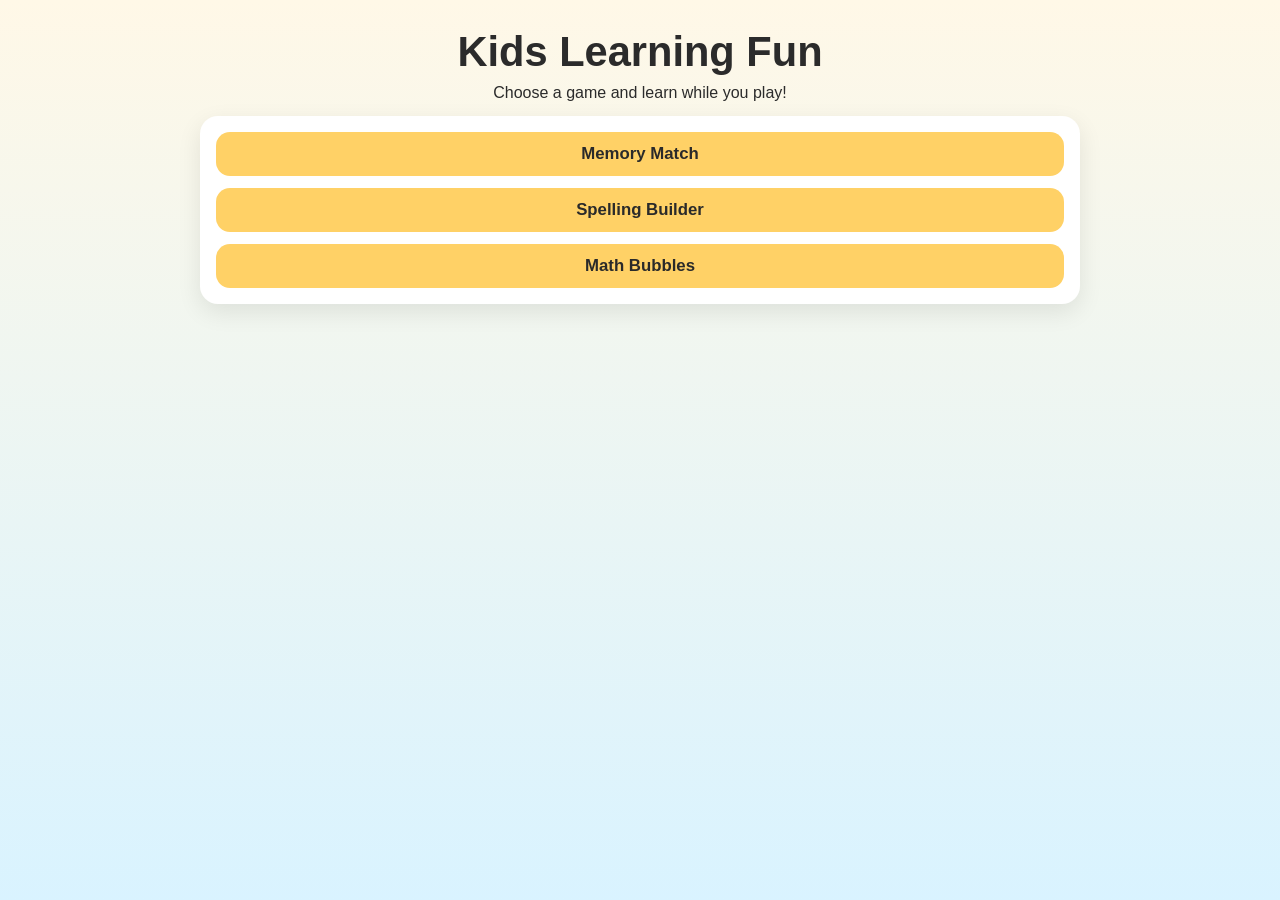
==== index.html @ 7ec3702e "Initial commit: kids learning mini-games" ====
<!doctype html>
<html lang="en">
<head>
  <meta charset="UTF-8" />
  <meta name="viewport" content="width=device-width, initial-scale=1.0" />
  <title>Kids Learning Fun</title>
  <link rel="stylesheet" href="style.css" />
</head>
<body>
  <main class="app">
    <header>
      <h1>Kids Learning Fun</h1>
      <p>Choose a game and learn while you play!</p>
    </header>

    <section id="menu" class="card">
      <button data-game="memory">Memory Match</button>
      <button data-game="spelling">Spelling Builder</button>
      <button data-game="math">Math Bubbles</button>
    </section>

    <section id="game" class="card hidden">
      <div class="game-top">
        <h2 id="game-title"></h2>
        <div class="score-wrap">Score: <span id="score">0</span></div>
      </div>
      <div id="game-area"></div>
      <button id="back-btn" class="back">Back to Menu</button>
    </section>
  </main>

  <script src="script.js"></script>
</body>
</html>
---- style.css ----
:root {
  --bg1: #fff8e7;
  --bg2: #d9f3ff;
  --primary: #ff7b54;
  --secondary: #4f9d69;
  --text: #2b2b2b;
  --card: #ffffff;
}

* { box-sizing: border-box; }

body {
  margin: 0;
  font-family: "Comic Sans MS", "Trebuchet MS", sans-serif;
  color: var(--text);
  background: linear-gradient(180deg, var(--bg1), var(--bg2));
  min-height: 100vh;
}

.app {
  max-width: 920px;
  margin: 0 auto;
  padding: 20px;
}

header {
  text-align: center;
  margin-bottom: 14px;
}

h1 {
  margin: 8px 0;
  font-size: clamp(1.7rem, 4vw, 2.6rem);
}

p { margin: 0; }

.card {
  background: var(--card);
  border-radius: 18px;
  padding: 16px;
  box-shadow: 0 8px 24px rgba(0, 0, 0, 0.09);
}

#menu {
  display: grid;
  gap: 12px;
}

button {
  border: 0;
  border-radius: 14px;
  padding: 12px 14px;
  font-size: 1.05rem;
  font-weight: 700;
  cursor: pointer;
  background: #ffd166;
  color: #2a2a2a;
}

button:hover { filter: brightness(0.98); }
button:active { transform: scale(0.98); }

.hidden { display: none; }

.game-top {
  display: flex;
  justify-content: space-between;
  align-items: center;
  margin-bottom: 10px;
}

.score-wrap {
  background: #f0fff3;
  border: 2px solid #cbeed5;
  border-radius: 10px;
  padding: 6px 10px;
  font-weight: 700;
}

#game-area {
  min-height: 280px;
  display: grid;
  gap: 10px;
  margin-bottom: 12px;
}

.memory-grid {
  display: grid;
  grid-template-columns: repeat(4, minmax(62px, 1fr));
  gap: 10px;
}

.tile {
  min-height: 68px;
  font-size: 1.6rem;
  background: #8ecae6;
}

.tile.revealed,
.tile.matched {
  background: #b7efc5;
}

.spelling-word {
  text-align: center;
  font-size: 2rem;
  font-weight: 800;
  letter-spacing: 0.1em;
}

.letter-bank,
.choices {
  display: flex;
  flex-wrap: wrap;
  gap: 8px;
  justify-content: center;
}

.bubble {
  background: #fca3cc;
  min-width: 68px;
}

.back {
  width: 100%;
  background: var(--primary);
  color: white;
}

@media (max-width: 640px) {
  .memory-grid {
    grid-template-columns: repeat(3, minmax(62px, 1fr));
  }
}
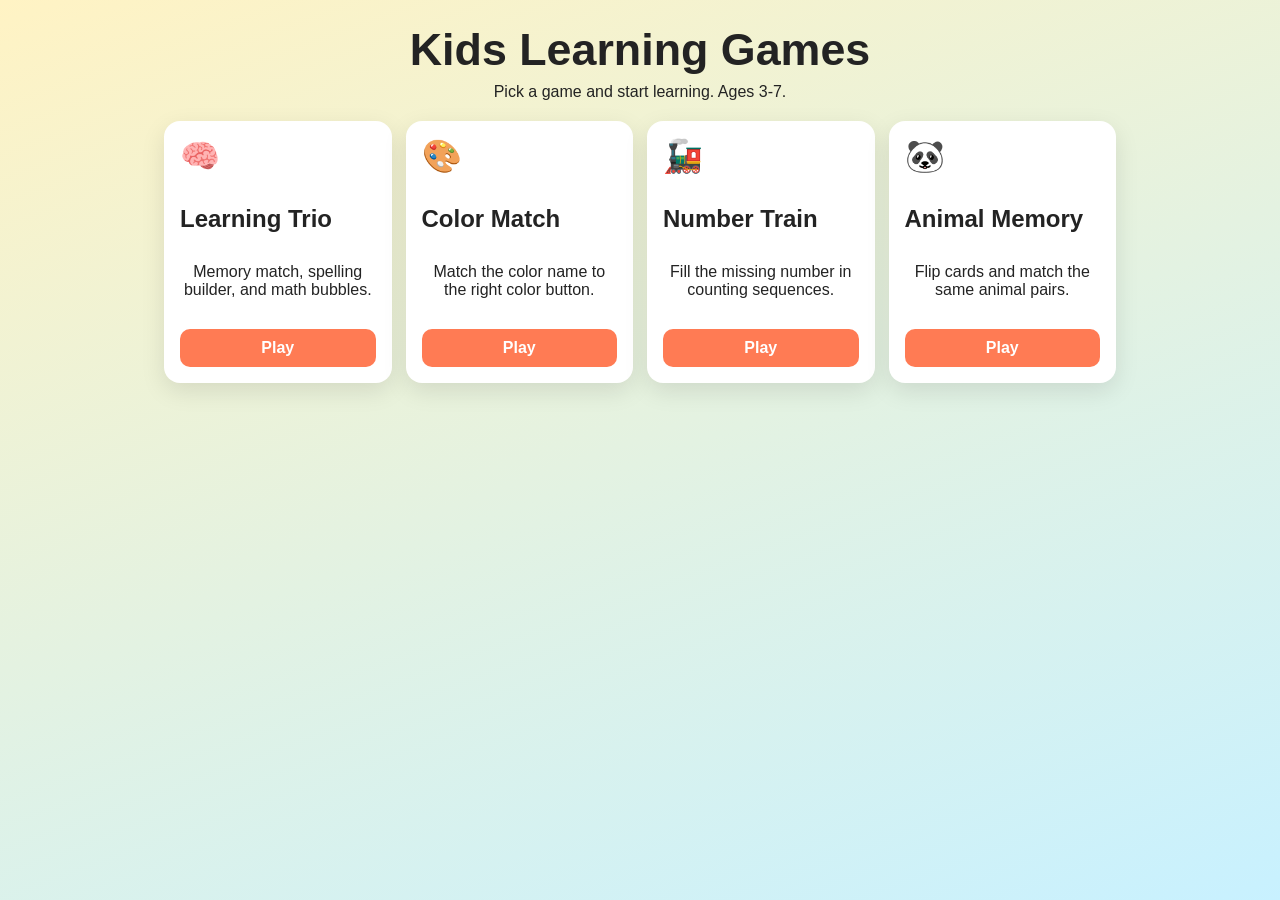
==== commit 13f5c8e1: "Create multi-game hub with folder-based game structure" ====
--- a/index.html
+++ b/index.html
@@ -3,32 +3,98 @@
 <head>
   <meta charset="UTF-8" />
   <meta name="viewport" content="width=device-width, initial-scale=1.0" />
-  <title>Kids Learning Fun</title>
-  <link rel="stylesheet" href="style.css" />
+  <title>Kids Learning Games Hub</title>
+  <style>
+    :root {
+      --bg-a: #fff3c4;
+      --bg-b: #c8f1ff;
+      --card: #ffffff;
+      --ink: #232323;
+      --accent: #ff7b54;
+    }
+    * { box-sizing: border-box; }
+    body {
+      margin: 0;
+      font-family: "Trebuchet MS", "Comic Sans MS", sans-serif;
+      color: var(--ink);
+      background: linear-gradient(160deg, var(--bg-a), var(--bg-b));
+      min-height: 100vh;
+    }
+    main {
+      max-width: 1000px;
+      margin: 0 auto;
+      padding: 24px;
+    }
+    h1 {
+      margin: 0 0 8px;
+      text-align: center;
+      font-size: clamp(1.8rem, 4vw, 2.8rem);
+    }
+    p {
+      margin: 0 0 20px;
+      text-align: center;
+    }
+    .grid {
+      display: grid;
+      grid-template-columns: repeat(auto-fit, minmax(220px, 1fr));
+      gap: 14px;
+    }
+    .card {
+      background: var(--card);
+      border-radius: 16px;
+      padding: 16px;
+      box-shadow: 0 8px 24px rgba(0, 0, 0, 0.1);
+      display: flex;
+      flex-direction: column;
+      gap: 10px;
+    }
+    .icon { font-size: 2rem; }
+    .btn {
+      margin-top: auto;
+      text-decoration: none;
+      text-align: center;
+      background: var(--accent);
+      color: #fff;
+      padding: 10px;
+      border-radius: 10px;
+      font-weight: 700;
+    }
+  </style>
 </head>
 <body>
-  <main class="app">
-    <header>
-      <h1>Kids Learning Fun</h1>
-      <p>Choose a game and learn while you play!</p>
-    </header>
+  <main>
+    <h1>Kids Learning Games</h1>
+    <p>Pick a game and start learning. Ages 3-7.</p>
 
-    <section id="menu" class="card">
-      <button data-game="memory">Memory Match</button>
-      <button data-game="spelling">Spelling Builder</button>
-      <button data-game="math">Math Bubbles</button>
-    </section>
+    <section class="grid">
+      <article class="card">
+        <div class="icon">🧠</div>
+        <h2>Learning Trio</h2>
+        <p>Memory match, spelling builder, and math bubbles.</p>
+        <a class="btn" href="games/learning-trio/">Play</a>
+      </article>
 
-    <section id="game" class="card hidden">
-      <div class="game-top">
-        <h2 id="game-title"></h2>
-        <div class="score-wrap">Score: <span id="score">0</span></div>
-      </div>
-      <div id="game-area"></div>
-      <button id="back-btn" class="back">Back to Menu</button>
+      <article class="card">
+        <div class="icon">🎨</div>
+        <h2>Color Match</h2>
+        <p>Match the color name to the right color button.</p>
+        <a class="btn" href="games/color-match/">Play</a>
+      </article>
+
+      <article class="card">
+        <div class="icon">🚂</div>
+        <h2>Number Train</h2>
+        <p>Fill the missing number in counting sequences.</p>
+        <a class="btn" href="games/number-train/">Play</a>
+      </article>
+
+      <article class="card">
+        <div class="icon">🐼</div>
+        <h2>Animal Memory</h2>
+        <p>Flip cards and match the same animal pairs.</p>
+        <a class="btn" href="games/animal-memory/">Play</a>
+      </article>
     </section>
   </main>
-
-  <script src="script.js"></script>
 </body>
 </html>
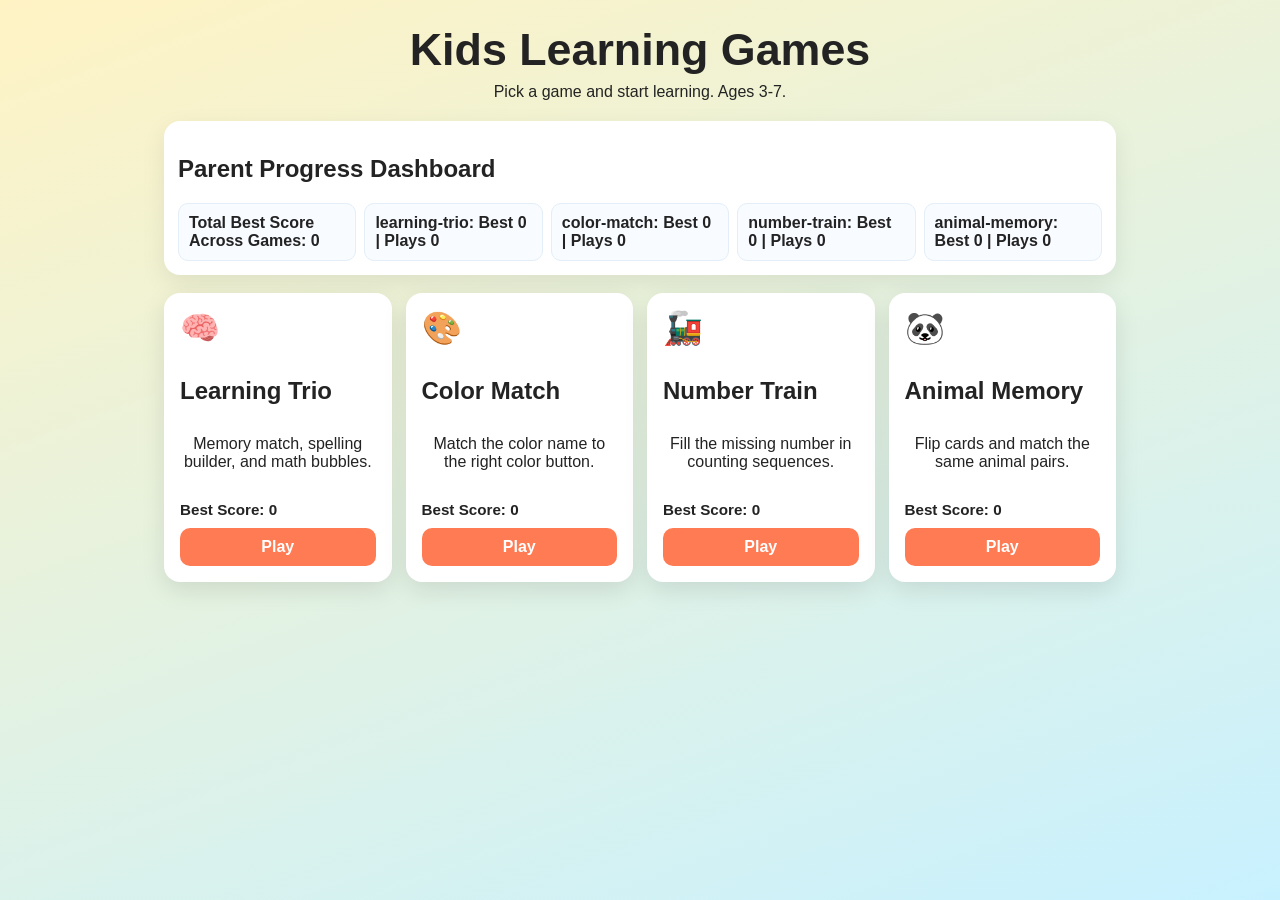
==== commit 971853be: "Add difficulty levels, audio controls, and parent progress dashboard" ====
--- a/index.html
+++ b/index.html
@@ -59,6 +59,31 @@
       border-radius: 10px;
       font-weight: 700;
     }
+    .meta {
+      margin: 0;
+      text-align: left;
+      font-size: 0.95rem;
+      font-weight: 700;
+    }
+    .panel {
+      margin: 18px 0;
+      background: #fff;
+      border-radius: 16px;
+      padding: 14px;
+      box-shadow: 0 8px 24px rgba(0, 0, 0, 0.08);
+    }
+    .stats {
+      display: grid;
+      grid-template-columns: repeat(auto-fit, minmax(170px, 1fr));
+      gap: 8px;
+    }
+    .stat {
+      background: #f8fbff;
+      border: 1px solid #e3eef8;
+      border-radius: 10px;
+      padding: 10px;
+      font-weight: 700;
+    }
   </style>
 </head>
 <body>
@@ -66,11 +91,17 @@
     <h1>Kids Learning Games</h1>
     <p>Pick a game and start learning. Ages 3-7.</p>
 
+    <section class="panel">
+      <h2>Parent Progress Dashboard</h2>
+      <div class="stats" id="progress-stats"></div>
+    </section>
+
     <section class="grid">
       <article class="card">
         <div class="icon">🧠</div>
         <h2>Learning Trio</h2>
         <p>Memory match, spelling builder, and math bubbles.</p>
+        <p class="meta">Best Score: <span data-progress="learning-trio">0</span></p>
         <a class="btn" href="games/learning-trio/">Play</a>
       </article>
 
@@ -78,6 +109,7 @@
         <div class="icon">🎨</div>
         <h2>Color Match</h2>
         <p>Match the color name to the right color button.</p>
+        <p class="meta">Best Score: <span data-progress="color-match">0</span></p>
         <a class="btn" href="games/color-match/">Play</a>
       </article>
 
@@ -85,6 +117,7 @@
         <div class="icon">🚂</div>
         <h2>Number Train</h2>
         <p>Fill the missing number in counting sequences.</p>
+        <p class="meta">Best Score: <span data-progress="number-train">0</span></p>
         <a class="btn" href="games/number-train/">Play</a>
       </article>
 
@@ -92,9 +125,41 @@
         <div class="icon">🐼</div>
         <h2>Animal Memory</h2>
         <p>Flip cards and match the same animal pairs.</p>
+        <p class="meta">Best Score: <span data-progress="animal-memory">0</span></p>
         <a class="btn" href="games/animal-memory/">Play</a>
       </article>
     </section>
   </main>
+
+  <script>
+    const key = "kidsLearningProgress";
+    const progress = (() => {
+      try {
+        return JSON.parse(localStorage.getItem(key) || "{}");
+      } catch {
+        return {};
+      }
+    })();
+
+    const gameKeys = ["learning-trio", "color-match", "number-train", "animal-memory"];
+    let totalBest = 0;
+
+    gameKeys.forEach((gameKey) => {
+      const best = progress[gameKey]?.best || 0;
+      const plays = progress[gameKey]?.plays || 0;
+      totalBest += best;
+      const el = document.querySelector(`[data-progress="${gameKey}"]`);
+      if (el) el.textContent = String(best);
+      const stat = document.createElement("div");
+      stat.className = "stat";
+      stat.textContent = `${gameKey}: Best ${best} | Plays ${plays}`;
+      document.getElementById("progress-stats").appendChild(stat);
+    });
+
+    const total = document.createElement("div");
+    total.className = "stat";
+    total.textContent = `Total Best Score Across Games: ${totalBest}`;
+    document.getElementById("progress-stats").prepend(total);
+  </script>
 </body>
 </html>
